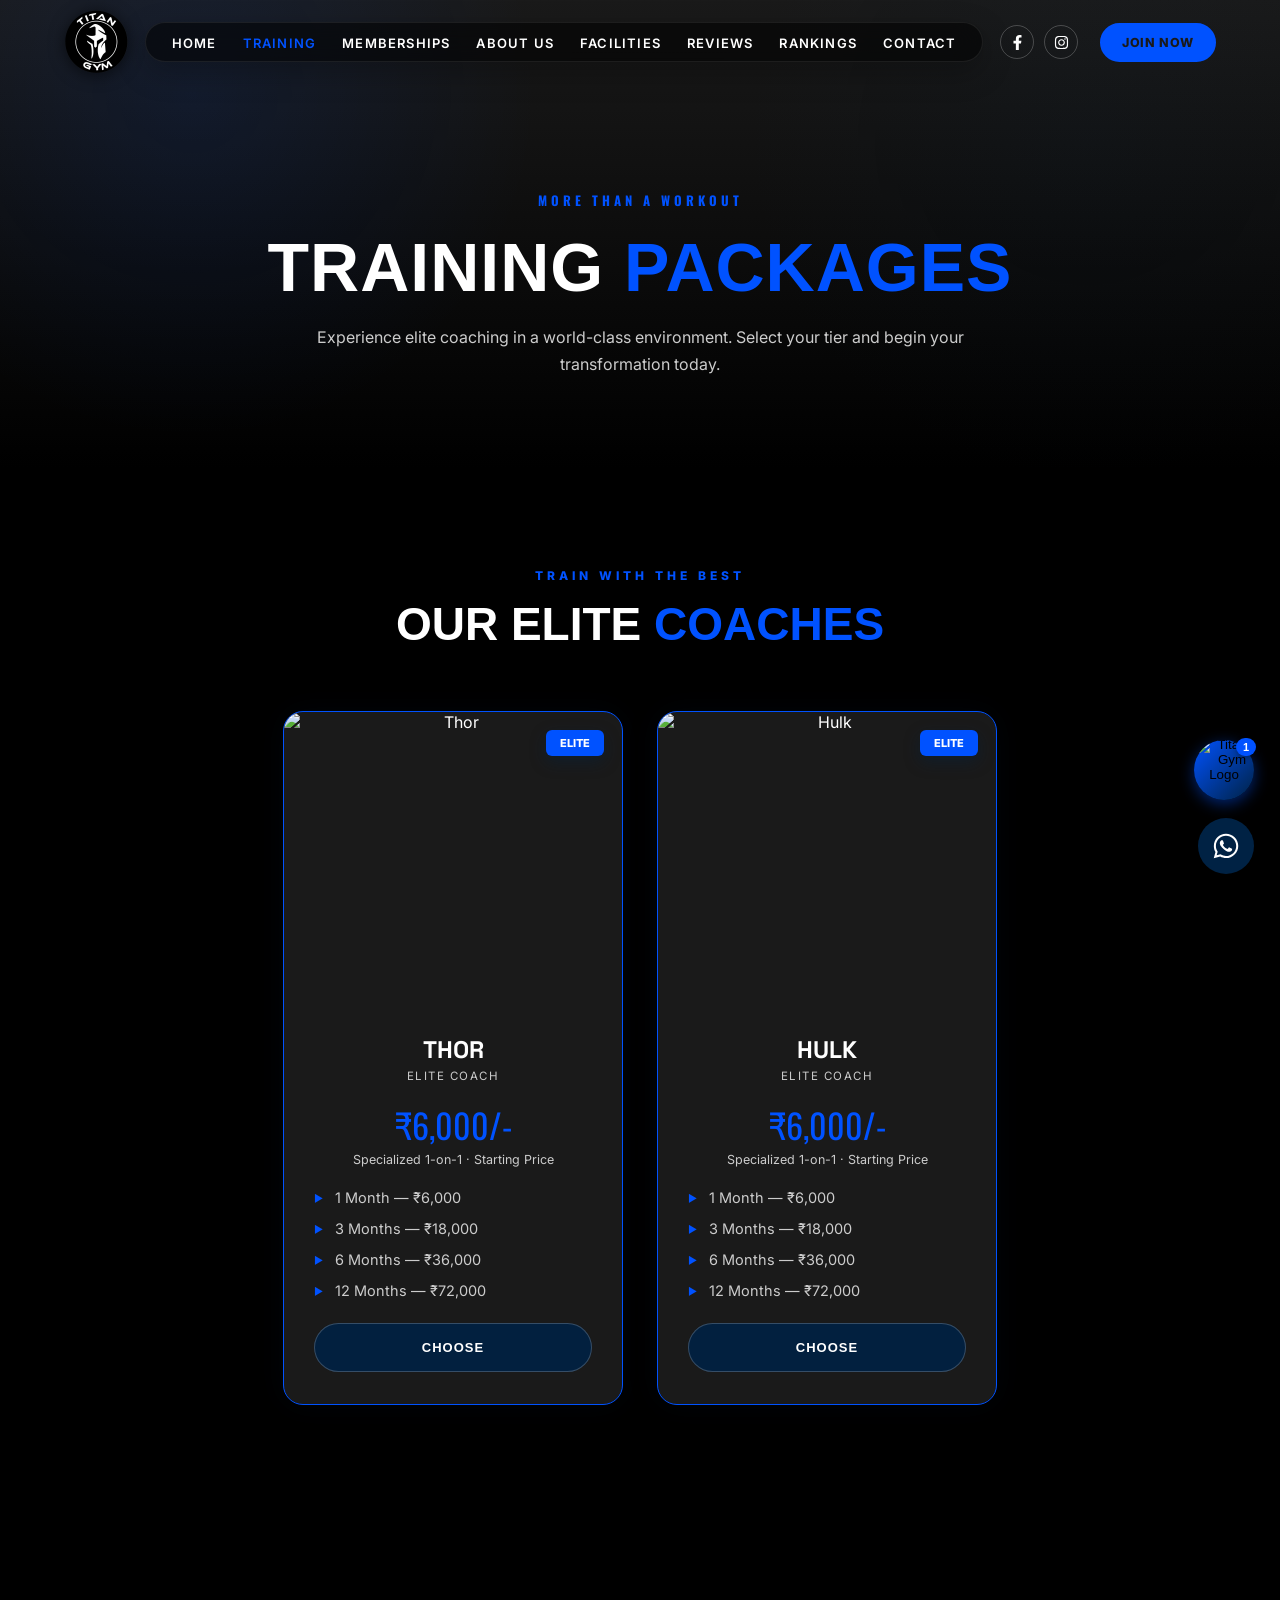
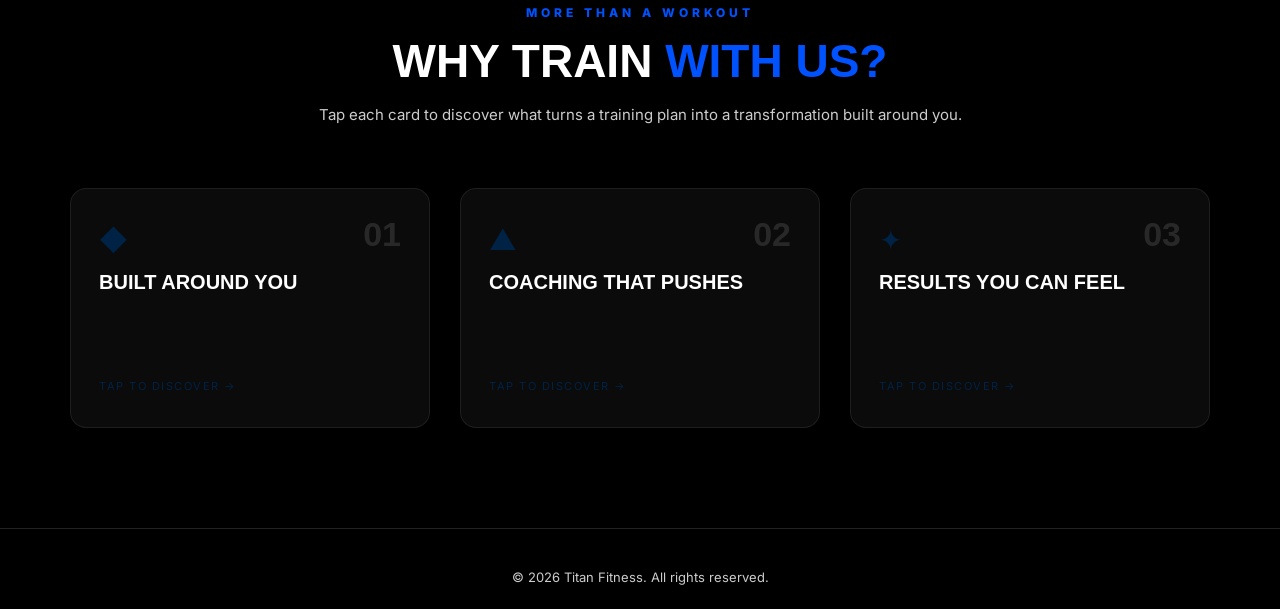
==== training.html @ d209688a "Add files via upload" ====
<!DOCTYPE html>
<html lang="en">
<head>
<meta charset="UTF-8">
<meta name="viewport" content="width=device-width, initial-scale=1.0, maximum-scale=1.0, user-scalable=no">
<title>Training Packages | Titan Fitness</title>
<meta name="description" content="Elite personal training coaching packages at Titan Fitness Raipur.">
<link rel="preconnect" href="https://fonts.googleapis.com">
<link rel="preconnect" href="https://fonts.gstatic.com" crossorigin>
<link href="https://fonts.googleapis.com/css2?family=Inter:wght@300;400;500;600;700&family=Oswald:wght@700&family=Syncopate:wght@400;700&family=Space+Grotesk:wght@500;700&display=swap" rel="stylesheet">
<link href="https://unpkg.com/aos@2.3.1/dist/aos.css" rel="stylesheet">
<link rel="stylesheet" href="style.css">
<link rel="stylesheet" href="chatbot.css">
</head>
<body>

<nav class="navbar" id="navbar">
  <a href="index.html" class="nav-logo"><img src="titanlogo.png" alt="Titan Logo" class="nav-logo-img"></a>
  <ul class="nav-links" id="nav-links">
    <li><a href="index.html">Home</a></li>
    <li><a href="training.html" style="color: var(--gold);">Training</a></li>
    <li><a href="membership.html">Memberships</a></li>
    <li><a href="aboutus.html">About Us</a></li>
    <li><a href="facilities.html">Facilities</a></li>
    <li><a href="reviews.html">Reviews</a></li>
    <li><a href="rankings.html">Rankings</a></li>
    <li><a href="contact.html">Contact</a></li>
    <li class="mobile-nav-btn-container"><a href="membership.html" class="nav-btn">Join Now</a></li>
  </ul>
  <div class="nav-actions">
    <div class="nav-socials">
      <a href="#" aria-label="Facebook" target="_blank" rel="noopener"><svg viewBox="0 0 320 512"><path d="M279.14 288l14.22-92.66h-88.91v-60.13c0-25.35 12.42-50.06 52.24-50.06h40.42V6.26S260.43 0 225.36 0c-73.22 0-121.08 44.38-121.08 124.72v70.62H22.89V288h81.39v224h100.17V288z"/></svg></a>
      <a href="https://www.instagram.com/titangym999" aria-label="Instagram" target="_blank" rel="noopener"><svg viewBox="0 0 448 512"><path d="M224.1 141c-63.6 0-114.9 51.3-114.9 114.9s51.3 114.9 114.9 114.9S339 319.5 339 255.9 287.7 141 224.1 141zm0 189.6c-41.1 0-74.7-33.5-74.7-74.7s33.5-74.7 74.7-74.7 74.7 33.5 74.7 74.7-33.6 74.7-74.7 74.7zm146.4-194.3c0 14.9-12 26.8-26.8 26.8-14.9 0-26.8-12-26.8-26.8s12-26.8 26.8-26.8 26.8 12.2 26.8 26.8zm76.1 27.2c-1.7-35.9-9.9-67.7-36.2-93.9-26.2-26.2-58-34.4-93.9-36.2-37-2.1-147.9-2.1-184.9 0-35.8 1.7-67.6 9.9-93.9 36.1s-34.4 58-36.2 93.9c-2.1 37-2.1 147.9 0 184.9 1.7 35.9 9.9 67.7 36.2 93.9s58 34.4 93.9 36.2c37 2.1 147.9 2.1 184.9 0 35.9-1.7 67.7-9.9 93.9-36.2 26.2-26.2 34.4-58 36.2-93.9 2.1-37 2.1-147.8 0-184.8zM398.8 388c-7.8 19.6-22.9 34.7-42.6 42.6-29.5 11.7-99.5 9-132.1 9s-102.7 2.6-132.1-9c-19.6-7.8-34.7-22.9-42.6-42.6-11.7-29.5-9-99.5-9-132.1s-2.6-102.7 9-132.1c7.8-19.6 22.9-34.7 42.6-42.6 29.5-11.7 99.5-9 132.1-9s102.7-2.6 132.1 9c19.6 7.8 34.7 22.9 42.6 42.6 11.7 29.5 9 99.5 9 132.1s2.7 102.7-9 132.1z"/></svg></a>
    </div>
    <a href="membership.html" class="nav-btn">Join Now</a>
  </div>
  <div class="mobile-menu-btn" id="mobile-menu-btn"><span></span><span></span><span></span></div>
</nav>


<header class="page-hero" data-aos="fade-up">
  <div class="page-hero-tag">More Than A Workout</div>
  <h1>Training <span>Packages</span></h1>
  <p>Experience elite coaching in a world-class environment. Select your tier and begin your transformation today.</p>
</header>

<section>
  <div class="container">
    <div class="section-head" data-aos="fade-up"><div class="eyebrow">Train With The Best</div><h2>Our Elite <span>Coaches</span></h2></div>
    <div class="coach-grid">
      <div class="coach-card" data-aos="fade-up" data-aos-delay="100">
        <div class="badge-featured">Elite</div>
        <div class="coach-photo"><img data-edit-id="coach-thor-img" src="img/photos/trainers/thor.jfif" alt="Thor"></div>
        <div class="coach-name">Thor</div>
        <div class="coach-role">Elite Coach</div>
        <div class="coach-price"><span data-edit-id="coach-thor-price">₹6,000/-</span></div>
        <div class="coach-price-desc">Specialized 1-on-1 · Starting Price</div>
        <ul class="price-list">
          <li>1 Month — ₹6,000</li><li>3 Months — ₹18,000</li><li>6 Months — ₹36,000</li><li>12 Months — ₹72,000</li>
        </ul>
        <button class="select-plan-btn open-modal-btn" data-plan="Thor - Elite Coaching">Choose</button>
      </div>
      <div class="coach-card" data-aos="fade-up" data-aos-delay="200">
        <div class="badge-featured">Elite</div>
        <div class="coach-photo"><img data-edit-id="coach-hulk-img" src="img/photos/trainers/hulk.jfif" alt="Hulk"></div>
        <div class="coach-name">Hulk</div>
        <div class="coach-role">Elite Coach</div>
        <div class="coach-price"><span data-edit-id="coach-hulk-price">₹6,000/-</span></div>
        <div class="coach-price-desc">Specialized 1-on-1 · Starting Price</div>
        <ul class="price-list">
          <li>1 Month — ₹6,000</li><li>3 Months — ₹18,000</li><li>6 Months — ₹36,000</li><li>12 Months — ₹72,000</li>
        </ul>
        <button class="select-plan-btn open-modal-btn" data-plan="Hulk - Elite Coaching">Choose</button>
      </div>
    </div>
  </div>
</section>

<section>
  <div class="container">
    <div class="section-head" data-aos="fade-up"><div class="eyebrow">More Than A Workout</div><h2>Why Train <span>With Us?</span></h2><p>Tap each card to discover what turns a training plan into a transformation built around you.</p></div>
    <div class="flip-grid">
      <div class="flip-card" data-aos="fade-up" data-aos-delay="100">
        <div class="flip-card-inner">
          <div class="flip-card-front">
            <span class="flip-num">01</span>
            <div class="flip-icon">◆</div>
            <h3>Built Around You</h3>
            <span class="flip-hint">Tap to discover →</span>
          </div>
          <div class="flip-card-back"><p>Your goals, your pace, and your ability shape the way you train.</p></div>
        </div>
      </div>
      <div class="flip-card" data-aos="fade-up" data-aos-delay="200">
        <div class="flip-card-inner">
          <div class="flip-card-front">
            <span class="flip-num">02</span>
            <div class="flip-icon">▲</div>
            <h3>Coaching That Pushes</h3>
            <span class="flip-hint">Tap to discover →</span>
          </div>
          <div class="flip-card-back"><p>Expert guidance keeps your technique sharper and your standards higher.</p></div>
        </div>
      </div>
      <div class="flip-card" data-aos="fade-up" data-aos-delay="300">
        <div class="flip-card-inner">
          <div class="flip-card-front">
            <span class="flip-num">03</span>
            <div class="flip-icon">✦</div>
            <h3>Results You Can Feel</h3>
            <span class="flip-hint">Tap to discover →</span>
          </div>
          <div class="flip-card-back"><p>Consistency becomes easier when every session has direction and energy.</p></div>
        </div>
      </div>
    </div>
  </div>
</section>

<footer class="footer">
  <p>© 2026 Titan Fitness. All rights reserved.</p>
</footer>

<a href="https://wa.me/7389539555" class="whatsapp-float" target="_blank" rel="noopener" aria-label="WhatsApp">
  <svg xmlns="http://www.w3.org/2000/svg" viewBox="0 0 448 512"><path d="M380.9 97.1C339 55.1 283.2 32 223.9 32c-122.4 0-222 99.6-222 222 0 39.1 10.2 77.3 29.6 111L0 480l117.7-30.9c32.4 17.7 68.9 27 106.1 27h.1c122.3 0 224.1-99.6 224.1-222 0-59.3-25.2-115-67.1-157zm-157 341.6c-33.2 0-65.7-8.9-94-25.7l-6.7-4-69.8 18.3L72 359.2l-4.4-7c-18.5-29.4-28.2-63.3-28.2-98.2 0-101.7 82.8-184.5 184.6-184.5 49.3 0 95.6 19.2 130.4 54.1 34.8 34.9 56.2 81.2 56.1 130.5 0 101.8-84.9 184.6-186.6 184.6zm101.2-138.2c-5.5-2.8-32.8-16.2-37.9-18-5.1-1.9-8.8-2.8-12.5 2.8-3.7 5.6-14.3 18-17.6 21.8-3.2 3.7-6.5 4.2-12 1.4-32.6-16.3-54-29.1-75.5-66-5.7-9.8 5.7-9.1 16.3-30.3 1.8-3.7 .9-6.9-.5-9.7-1.4-2.8-12.5-30.1-17.1-41.2-4.5-10.8-9.1-9.3-12.5-9.5-3.2-.2-6.9-.2-10.6-.2-3.7 0-9.7 1.4-14.8 6.9-5.1 5.6-19.4 19-19.4 46.3 0 27.3 19.9 53.7 22.6 57.4 2.8 3.7 39.1 59.7 94.8 83.8 35.2 15.2 49 16.5 66.6 13.9 10.7-1.6 32.8-13.4 37.4-26.4 4.6-13 4.6-24.1 3.2-26.4-1.3-2.5-5-3.9-10.5-6.6z"/></svg>
</a>

<!-- 🔥 SPICY CHATBOT UI (Training) 🔥 -->
<div class="hehespicy-chat-wrapper chat-visible">
    <button id="chat-toggle-btn" class="hehechat-toggle-btn" aria-label="Open Chat">
        <span class="hehefire-emoji"><img src="img/titanlogo.png" alt="Titan Gym Logo"></span>
        <span class="hehebadge">1</span>
    </button>
    <div id="chat-window" class="hehechat-window hidden">
        <div class="hehechat-header">
            <div class="hehechat-bot-profile">
                <img src="img/titanlogo.png" alt="Titan Bot Avatar" class="heheprofile-icon">
                <div><h4>Titan Bot</h4><span class="hehestatus-online">Online</span></div>
            </div>
            <button id="chat-close-btn" class="hehechat-close-btn">&times;</button>
        </div>
        <div id="chat-messages" class="hehechat-messages">
            <div class="hehemessage hehebot-message"><p>Hi! Ask me about our elite coaches or training packages. 🏋️‍♂️</p></div>
        </div>
        <div class="hehechat-suggestions">
            <button class="hehesuggest-btn" data-query="coaches">Meet Coaches 🏋️‍♂️</button>
            <button class="hehesuggest-btn" data-query="pricing">Pricing 💰</button>
            <button class="hehesuggest-btn" data-query="why">Why Train With Us ✨</button>
        </div>
        <form id="chat-form" class="hehechat-input-area">
            <input type="text" id="chat-input" placeholder="Ask about training packages..." autocomplete="off" required>
            <button type="submit" id="chat-submit-btn" aria-label="Send Message">
                <svg viewBox="0 0 24 24" class="hehesend-icon"><path d="M2,21L23,12L2,3V10L17,12L2,14V21Z"/></svg>
            </button>
        </form>
    </div>
</div>

<script>
document.addEventListener("DOMContentLoaded", () => {
    const toggleBtn = document.getElementById("chat-toggle-btn");
    const closeBtn = document.getElementById("chat-close-btn");
    const chatWindow = document.getElementById("chat-window");
    const chatForm = document.getElementById("chat-form");
    const chatInput = document.getElementById("chat-input");
    const chatMessages = document.getElementById("chat-messages");
    const suggestBtns = document.querySelectorAll(".hehesuggest-btn");
    const badge = toggleBtn.querySelector(".hehebadge");
    const chatWrapper = document.querySelector(".hehespicy-chat-wrapper");
    const navLinksEl = document.getElementById("nav-links");

    if (chatWrapper && navLinksEl) {
        const syncNavState = () => chatWrapper.classList.toggle("nav-open", navLinksEl.classList.contains("active"));
        new MutationObserver(syncNavState).observe(navLinksEl, { attributes: true, attributeFilter: ["class"] });
        syncNavState();
    }

    const responses = {
        coaches: "Our elite coaches, Thor and Hulk, offer specialized 1-on-1 training starting at ₹6,000/month, with plans available for 1, 3, 6, or 12 months.",
        pricing: "Elite coaching starts at ₹6,000 for 1 month, ₹18,000 for 3 months, ₹36,000 for 6 months, or ₹72,000 for 12 months — tap 'Choose' on any coach card to get started.",
        why: "Training with us means a plan built around your goals and pace, expert coaching that sharpens your technique, and results you can actually feel session after session.",
        default: "I can only help with questions about our training packages on this page — our elite coaches, pricing, or why train with us. Ask me about one of those!"
    };

    toggleBtn.addEventListener("click", () => { chatWindow.classList.toggle("hidden"); if (badge) badge.remove(); });
    closeBtn.addEventListener("click", () => chatWindow.classList.add("hidden"));

    chatForm.addEventListener("submit", (e) => {
        e.preventDefault();
        const text = chatInput.value.trim();
        if (!text) return;
        appendMessage(text, "heheuser-message");
        chatInput.value = "";
        setTimeout(() => {
            const t = text.toLowerCase();
            let reply = responses.default;
            if (t.includes("coach") || t.includes("trainer") || t.includes("thor") || t.includes("hulk")) reply = responses.coaches;
            else if (t.includes("price") || t.includes("cost") || t.includes("₹") || t.includes("month") || t.includes("plan")) reply = responses.pricing;
            else if (t.includes("why") || t.includes("benefit") || t.includes("result")) reply = responses.why;
            appendMessage(reply, "hehebot-message");
        }, 600);
    });

    suggestBtns.forEach(btn => {
        btn.addEventListener("click", () => {
            appendMessage(btn.innerText, "heheuser-message");
            setTimeout(() => appendMessage(responses[btn.getAttribute("data-query")], "hehebot-message"), 500);
        });
    });

    function appendMessage(text, senderClass) {
        const msgDiv = document.createElement("div");
        msgDiv.classList.add("hehemessage", senderClass);
        msgDiv.innerHTML = `<p>${text}</p>`;
        chatMessages.appendChild(msgDiv);
        chatMessages.scrollTop = chatMessages.scrollHeight;
    }
});
</script>


<script src="https://unpkg.com/aos@2.3.1/dist/aos.js"></script>
<script src="assets/firebase-config.js"></script>
<script src="assets/admin-sync.js"></script>
<script>
AOS.init({ duration:1200, easing:'ease-in-out', once:true, offset:50 });
window.addEventListener('scroll', function(){ document.getElementById('navbar').classList.toggle('scrolled', window.scrollY>50); });
const mobileBtn=document.getElementById('mobile-menu-btn');
const navLinks=document.getElementById('nav-links');
mobileBtn.addEventListener('click',()=>{ navLinks.classList.toggle('active'); mobileBtn.classList.toggle('active'); });
document.querySelectorAll('.nav-links a').forEach(l=>l.addEventListener('click',()=>{ navLinks.classList.remove('active'); mobileBtn.classList.remove('active'); }));
(function(){
  const rows=document.querySelectorAll('.zz-feature-row');
  if(rows.length){ const io=new IntersectionObserver((entries)=>{entries.forEach(e=>{if(e.isIntersecting)e.target.classList.add('is-visible');});},{threshold:.15}); rows.forEach(r=>io.observe(r)); }
})();
document.querySelectorAll('.acc-btn').forEach(btn=>{
  btn.addEventListener('click',function(){
    this.parentElement.classList.toggle('active');
    const c=this.nextElementSibling;
    c.style.maxHeight = c.style.maxHeight ? null : c.scrollHeight+'px';
  });
});

// FLIP CARDS (tap to flip on touch devices)
document.querySelectorAll('.flip-card').forEach(card=>{
  card.addEventListener('click', function(){
    this.classList.toggle('is-flipped');
  });
});

</script>
</body>
</html>
---- style.css ----
/* ===========================================================
   TITAN FITNESS — MASTER STYLESHEET (used by every page)
=========================================================== */
* { margin:0; padding:0; box-sizing:border-box; }

:root{
    --gold:#0052FF;
    --green:#002244;
    --dark:#000000;
    --dark-2:#1A1A1A;
    --dark-3:#000000;
    --card-bg:#1A1A1A;
    --card-border:var(--green);
    --text-muted:#CCCCCC;
    --glass-bg: rgba(26,26,26,0.45);
    --glass-border: rgba(255,255,255,0.08);
}

html,body{
    background:#000000;
    color:#fff;
    font-family:'Inter',sans-serif;
    overflow-x:hidden;
    scroll-behavior:smooth;
}
h1,h2,h3,h4{ font-family:'Syncopate',sans-serif; }
a{ color:inherit; }
img{ max-width:100%; display:block; }
.container{ max-width:1300px; margin:0 auto; padding:0 5%; position:relative; z-index:2; }

/* ===================== NAVBAR ===================== */
.navbar{
    position:fixed; top:0; left:0; width:100%; z-index:1000;
    display:flex; justify-content:space-between; align-items:center;
    padding:10px 5%; background:transparent; transition:all .4s ease;
}
.navbar.scrolled{ background:rgba(0,0,0,0.85); backdrop-filter:blur(14px); -webkit-backdrop-filter:blur(14px); box-shadow:0 6px 25px rgba(0,0,0,.4); }
.nav-logo{ display:flex; align-items:center; text-decoration:none; z-index:1002; }
.nav-logo-img{ height:64px; width:auto; filter:drop-shadow(0 2px 8px rgba(0,0,0,.6)); }
.nav-links{ display:flex; gap:34px; list-style:none; align-items:center; }
.nav-links a{ color:#FFFFFF; text-decoration:none; font-size:13px; font-weight:600; text-transform:uppercase; letter-spacing:1.2px; transition:.3s; }
.nav-links a:hover, .nav-links a.active{ color:var(--gold); }

@media (min-width:961px){
    .nav-links{
        background:rgba(0,0,0,0.55);
        backdrop-filter:blur(16px); -webkit-backdrop-filter:blur(16px);
        border:1px solid rgba(255,255,255,.08);
        border-radius:50px;
        padding:9px 26px;
        gap:26px;
        box-shadow:0 10px 30px rgba(0,0,0,.25);
    }
    .navbar.scrolled .nav-links{ background:rgba(0,0,0,0.75); }
}
.nav-actions{ display:flex; align-items:center; gap:22px; }
.nav-socials{ display:flex; gap:10px; }
.nav-socials a{
    color:#fff; display:flex; align-items:center; justify-content:center;
    width:34px; height:34px; border-radius:50%; border:1px solid rgba(255,255,255,.22);
    transition:.3s;
}
.nav-socials a:hover{ color:var(--gold); border-color:var(--gold); transform:translateY(-3px); }
.nav-socials svg{ width:15px; height:15px; fill:currentColor; }
.nav-btn{ background:var(--gold); color:#1A1A1A; padding:10px 20px; border-radius:30px; text-decoration:none; font-size:12.5px; font-weight:800; text-transform:uppercase; letter-spacing:.6px; border:2px solid var(--gold); transition:.3s; white-space:nowrap; }
.nav-btn:hover{ background:transparent; color:var(--gold); }
.mobile-menu-btn{ display:none; flex-direction:column; justify-content:space-between; width:28px; height:20px; cursor:pointer; z-index:1002; }
.mobile-menu-btn span{ display:block; height:3px; background:#fff; border-radius:3px; transition:.3s; }
.mobile-nav-btn-container{ display:none; margin-top:26px; }

@media (max-width:960px){
    .nav-links{ position:fixed; top:0; right:-100%; width:78%; max-width:340px; height:100vh; background:rgba(0,0,0,0.98); backdrop-filter:blur(20px); flex-direction:column; justify-content:center; align-items:flex-start; gap:28px; padding:40px; transition:right .4s ease; z-index:1001; }
    .nav-links.active{ right:0; }
    .nav-links a{ font-size:18px; }
    .nav-actions{ display:none; }
    .mobile-menu-btn{ display:flex; }
    .mobile-nav-btn-container{ display:block; }
}
.mobile-menu-btn.active span:nth-child(1){ transform:translateY(8px) rotate(45deg); }
.mobile-menu-btn.active span:nth-child(2){ opacity:0; }
.mobile-menu-btn.active span:nth-child(3){ transform:translateY(-8px) rotate(-45deg); }

/* ===================== GENERIC PAGE HERO (all inner pages) ===================== */
.page-hero{
    position:relative; padding:190px 6% 90px; text-align:center;
    background:
        radial-gradient(circle at 15% 20%, rgba(0,82,255,.10), transparent 30%),
        radial-gradient(circle at 85% 30%, rgba(0,34,68,.08), transparent 30%),
        linear-gradient(to bottom, #1A1A1A 0%, #000000 100%);
}
.page-hero-tag{ display:inline-block; color:var(--gold); font-family:'Oswald',sans-serif; font-size:13px; font-weight:700; letter-spacing:4px; text-transform:uppercase; margin-bottom:18px; }
.page-hero h1{ font-size:clamp(36px,6vw,68px); text-transform:uppercase; letter-spacing:1px; margin-bottom:18px; }
.page-hero h1 span, .page-hero h1 em{ color:var(--gold); font-style:normal; }
.page-hero p{ max-width:680px; margin:0 auto; color:#CCCCCC; font-size:16px; line-height:1.7; }
/* ===================== SECTIONS / TYPE ===================== */
.section-head{ text-align:center; max-width:760px; margin:0 auto 60px; }
.eyebrow{ color:var(--gold); font-size:12px; font-weight:800; letter-spacing:4px; text-transform:uppercase; }
.section-head h2{ font-size:clamp(28px,4vw,46px); text-transform:uppercase; margin:14px 0 14px; }
.section-head h2 span{ color:var(--gold); }
.section-head p{ color:#CCCCCC; font-size:15px; line-height:1.7; }
section{ padding:100px 0; position:relative; }
.about-section{ padding:80px 5%; max-width:1100px; margin:0 auto; }
.about-section h2{ font-size:clamp(28px,4vw,48px); text-transform:uppercase; margin-bottom:24px; border-left:5px solid var(--gold); padding-left:20px; }
.about-section p{ color:#CCCCCC; font-size:16px; line-height:1.8; margin-bottom:18px; }
.about-hero{ padding:190px 5% 70px; text-align:center; background:linear-gradient(to bottom,#1A1A1A,#000000); }
.about-hero h1{ font-size:clamp(36px,6vw,70px); text-transform:uppercase; letter-spacing:2px; }
.about-hero h1 span{ color:var(--gold); }
.about-hero p{ max-width:700px; margin:20px auto 0; color:#CCCCCC; line-height:1.7; }
.media-placeholder{ max-width:1000px; margin:30px auto 0; height:420px; border-radius:20px; overflow:hidden; background:#1A1A1A; border:1px solid rgba(255,255,255,.08); }
.media-placeholder img{ width:100%; height:100%; object-fit:cover; }
@media (max-width:700px){ .media-placeholder{ height:220px; margin-left:5%; margin-right:5%; } }

.values-grid{ display:grid; grid-template-columns:repeat(3,1fr); gap:28px; margin-top:40px; }
.value-card{
    background:var(--card-bg); border:1px solid var(--card-border); border-radius:16px; padding:30px; text-align:center;
    transition:transform .3s ease, border-color .3s ease, box-shadow .5s cubic-bezier(.34,1.56,.64,1);
    opacity:0; transform:scale(.82) translateY(24px);
}
.value-card.pop-in{ animation:valuePop .6s cubic-bezier(.34,1.56,.64,1) forwards; }
@keyframes valuePop{ 0%{ opacity:0; transform:scale(.8) translateY(30px); } 60%{ opacity:1; transform:scale(1.06) translateY(-4px); } 100%{ opacity:1; transform:scale(1) translateY(0); } }
.value-card:hover, .value-card.tap-pop{ border-color:var(--gold); transform:scale(1.05) translateY(-6px); box-shadow:0 20px 45px rgba(0,34,68,.2); }
.value-card h3{ color:var(--gold); font-size:18px; text-transform:uppercase; margin-bottom:12px; }
.value-card p{ color:#CCCCCC; font-size:14px; }
@media (max-width:700px){ .values-grid{ grid-template-columns:1fr; } }

/* ===================== BUTTONS ===================== */
.btn-primary, .facilities-cta-btn{
    display:inline-block; background:var(--gold); color:#1A1A1A; text-decoration:none;
    font-weight:800; font-size:13px; text-transform:uppercase; letter-spacing:1.5px;
    padding:16px 38px; border-radius:40px; border:2px solid var(--gold); transition:.3s ease; cursor:pointer;
}
.btn-primary:hover, .facilities-cta-btn:hover{ background:transparent; color:var(--gold); transform:translateY(-3px); }
.btn-ghost{ display:inline-block; background:transparent; color:#fff; text-decoration:none; font-weight:700; font-size:13px; text-transform:uppercase; letter-spacing:1.5px; padding:14px 34px; border-radius:40px; border:2px solid rgba(255,255,255,.3); transition:.3s; }
.btn-ghost:hover{ border-color:var(--gold); color:var(--gold); }

/* ===================== CARDS (feature / value / generic) ===================== */
.feature-grid{ display:flex; flex-wrap:wrap; justify-content:center; gap:30px; }
.feature-card{ flex:0 1 360px; text-align:center; padding:40px 28px; background:var(--glass-bg); backdrop-filter:blur(15px); border-radius:16px; border:1px solid var(--glass-border); transition:.3s; }
.feature-card:hover{ border-color:var(--gold); transform:translateY(-6px); }
.feature-icon{ font-size:34px; margin-bottom:18px; color:var(--gold); }
.feature-card h3{ font-size:16px; margin-bottom:12px; color:#fff; }
.feature-card p{ color:#CCCCCC; font-size:14px; line-height:1.6; }

/* ===================== FLIP CARDS (Why Train With Us) ===================== */
.flip-grid{ display:flex; flex-wrap:wrap; justify-content:center; gap:30px; }
.flip-card{ flex:0 1 360px; height:240px; perspective:1400px; cursor:pointer; }
.flip-card-inner{ position:relative; width:100%; height:100%; transition:transform .7s cubic-bezier(.4,.2,.2,1); transform-style:preserve-3d; }
.flip-card:hover .flip-card-inner, .flip-card.is-flipped .flip-card-inner{ transform:rotateY(180deg); }
.flip-card-front, .flip-card-back{
    position:absolute; inset:0; backface-visibility:hidden; border-radius:16px;
    padding:34px 28px; display:flex; flex-direction:column; justify-content:center;
    background:var(--glass-bg); backdrop-filter:blur(15px); border:1px solid var(--glass-border);
}
.flip-card-front{ text-align:left; }
.flip-card-front .flip-icon{ font-size:28px; color:var(--green); margin-bottom:14px; }
.flip-card-front .flip-num{ position:absolute; top:26px; right:28px; font-family:'Syncopate',sans-serif; font-size:34px; color:rgba(255,255,255,.12); font-weight:700; }
.flip-card-front h3{ font-size:20px; text-transform:uppercase; margin-bottom:6px; }
.flip-card-front .flip-hint{ margin-top:auto; padding-top:14px; color:var(--green); font-size:11px; text-transform:uppercase; letter-spacing:1.5px; }
.flip-card-back{ transform:rotateY(180deg); text-align:center; align-items:center; border-color:var(--gold); background:rgba(0,34,68,.08); }
.flip-card-back p{ color:#CCCCCC; font-size:14.5px; line-height:1.7; }
@media (max-width:700px){ .flip-card{ flex:1 1 100%; max-width:420px; } }

/* ===================== NARROW COACH CARDS (Training page) ===================== */
.coach-grid{ display:flex; flex-wrap:wrap; justify-content:center; gap:34px; }
.coach-card{
    width:340px; background:var(--card-bg); border:1px solid var(--gold); border-radius:20px;
    padding:0 0 32px; text-align:center; position:relative; overflow:hidden;
    box-shadow:0 0 30px rgba(0,34,68,.14); transition:.35s;
}
.coach-card:hover{ transform:translateY(-10px); box-shadow:0 30px 60px rgba(0,34,68,.24); }
.coach-card .badge-featured{ top:18px; right:18px; z-index:3; }
.coach-photo{ width:100%; height:300px; overflow:hidden; }
.coach-photo img{ width:100%; height:100%; object-fit:cover; object-position:top; transition:.5s; }
.coach-card:hover .coach-photo img{ transform:scale(1.06); }
.coach-name{ font-family:'Space Grotesk',sans-serif; font-size:24px; font-weight:700; text-transform:uppercase; margin:22px 0 4px; }
.coach-role{ color:#CCCCCC; font-size:11.5px; text-transform:uppercase; letter-spacing:1.5px; margin-bottom:16px; }
.coach-price{ font-family:'Oswald',sans-serif; color:var(--gold); font-size:34px; margin-bottom:2px; }
.coach-price-desc{ font-size:12.5px; color:#CCCCCC; margin-bottom:22px; }
.coach-card .price-list{ text-align:left; padding:0 30px; margin-bottom:24px; }
.coach-card .price-list li{ font-size:14.5px; }
.coach-card .select-plan-btn{ width:calc(100% - 60px); margin:0 30px; }
@media (max-width:420px){ .coach-card{ width:100%; max-width:340px; } }

/* ===================== ZIG-ZAG GALLERY (Facilities / Trainers) ===================== */
.gallery-hint{ text-align:center; color:rgba(255,255,255,.55); font-size:11.5px; letter-spacing:2.5px; text-transform:uppercase; padding-top:6px; }
.gallery-hint .dot{ color:var(--gold); margin:0 10px; }
.zz-scroll-container{ max-width:1200px; margin:0 auto; padding:5vh 6% 15vh; }
.zz-feature-row{ display:flex; align-items:center; justify-content:space-between; min-height:60vh; margin-bottom:14vh; gap:60px; opacity:0; transition:opacity .6s ease; }
.zz-feature-row.is-visible{ opacity:1; }
.zz-feature-row:nth-child(even){ flex-direction:row-reverse; }
.zz-image-box{
    flex:1; max-width:520px; height:360px; border-radius:20px; overflow:hidden;
    background:linear-gradient(135deg,#1A1A1A,#000000); border:1px solid rgba(255,255,255,.08);
    box-shadow:0 20px 45px rgba(0,0,0,.55); cursor:pointer; position:relative;
}
.zz-image-box img{ width:100%; height:100%; object-fit:cover; transition:transform 1s ease; color:transparent; }
.zz-image-box::after{
    content:'IMG'; position:absolute; inset:0; display:flex; align-items:center; justify-content:center;
    color:rgba(255,255,255,.15); font-family:'Syncopate',sans-serif; font-size:12px; letter-spacing:3px; z-index:0;
}
.zz-image-box img{ position:relative; z-index:1; }
.zz-image-box:hover img{ transform:scale(1.05); }
.zz-text-box{ flex:1; max-width:460px; }
.zz-tag{ color:var(--gold); font-size:12px; font-weight:700; letter-spacing:2.5px; text-transform:uppercase; }
.zz-text-box h3{ font-size:1.9rem; text-transform:uppercase; margin:12px 0 14px; }
.zz-text-box p{ color:#CCCCCC; font-size:15px; line-height:1.7; }
.zz-tap-hint{ display:inline-flex; align-items:center; gap:6px; margin-top:16px; color:var(--gold); font-size:11px; font-weight:700; letter-spacing:1.5px; text-transform:uppercase; cursor:pointer; }
.zz-tap-hint .plus{ display:inline-block; transition:transform .35s ease; font-size:15px; }
.zz-feature-row.expanded .zz-tap-hint .plus{ transform:rotate(45deg); }
.zz-detail{
    max-height:0; opacity:0; overflow:hidden;
    border-left:2px solid var(--gold); padding-left:0; margin-top:0; color:#CCCCCC; font-size:14.5px; line-height:1.75;
    transition:max-height .5s ease, opacity .4s ease .05s, padding-left .4s ease, margin-top .4s ease;
}
.zz-feature-row.expanded .zz-detail{ max-height:220px; opacity:1; padding-left:16px; margin-top:16px; }
@media (max-width:760px){
    .zz-feature-row, .zz-feature-row:nth-child(even){ flex-direction:column; gap:24px; text-align:center; min-height:auto; margin-bottom:9vh; }
    .zz-image-box{ width:100%; max-width:100%; height:240px; }
}

/* ===================== PRICING / MEMBERSHIP CARDS — GLASSMORPHISM CAROUSEL ===================== */
#pricing{ position:relative; overflow-x:hidden; padding:70px 0 10px; }
.pricing-glow-orb{ position:absolute; border-radius:50%; filter:blur(90px); z-index:0; pointer-events:none; }
.pricing-glow-orb.orb-gold{ width:420px; height:420px; background:radial-gradient(circle,rgba(0,34,68,.55),transparent 70%); top:-10%; left:-8%; animation:orbFloat 9s ease-in-out infinite; }
.pricing-glow-orb.orb-green{ width:380px; height:380px; background:radial-gradient(circle,rgba(0,34,68,.5),transparent 70%); bottom:-15%; right:-6%; animation:orbFloat 11s ease-in-out infinite reverse; }
@keyframes orbFloat{ 0%,100%{ transform:translate(0,0) scale(1); } 50%{ transform:translate(20px,-25px) scale(1.08); } }

.pricing-carousel-wrapper{ position:relative; z-index:1; padding:0 56px; }

.pricing-grid{ display:grid; grid-template-columns:repeat(auto-fit,minmax(280px,1fr)); gap:30px; justify-content:center; }
.pricing-grid.scroll-mode{
    display:flex; overflow-x:auto; scroll-snap-type:x mandatory; gap:26px;
    padding:44px 6px 30px; -webkit-overflow-scrolling:touch; scrollbar-width:thin; scrollbar-color:var(--gold) transparent;
    cursor:grab; user-select:none; touch-action:pan-x;
}
.pricing-grid.scroll-mode.is-dragging{ cursor:grabbing; scroll-snap-type:none; }
.pricing-grid.scroll-mode .pricing-card{ flex:0 0 290px; scroll-snap-align:center; }
.pricing-grid.scroll-mode::-webkit-scrollbar{ height:6px; }
.pricing-grid.scroll-mode::-webkit-scrollbar-thumb{ background:var(--gold); border-radius:10px; }

/* Arrow nav buttons for the carousel */
.carousel-arrow{
    position:absolute; top:50%; transform:translateY(-50%); z-index:3;
    width:48px; height:48px; border-radius:50%; display:flex; align-items:center; justify-content:center;
    background:rgba(255,255,255,.06); backdrop-filter:blur(14px); -webkit-backdrop-filter:blur(14px);
    border:1px solid rgba(255,255,255,.16); color:#fff; font-size:16px; cursor:pointer;
    transition:.3s ease; box-shadow:0 8px 24px rgba(0,0,0,.35);
}
.carousel-arrow:hover{ background:var(--gold); border-color:var(--gold); color:#0c1c14; transform:translateY(-50%) scale(1.08); }
.carousel-arrow.prev{ left:0; }
.carousel-arrow.next{ right:0; }
@media (max-width:700px){ .carousel-arrow{ display:none; } .pricing-carousel-wrapper{ padding:0; } }

.scroll-hint{
    text-align:center; color:var(--gold); font-size:11.5px; letter-spacing:2px; text-transform:uppercase;
    margin:14px auto 0; display:inline-flex; align-items:center; justify-content:center; gap:8px;
    border:1px solid rgba(0,34,68,.4); border-radius:30px; padding:10px 22px; width:fit-content;
    background:rgba(0,34,68,.06);
}
.scroll-hint-wrap{ text-align:center; }
.scroll-hint .arrow{ display:inline-block; animation:hintBounce 1.4s ease-in-out infinite; }
@keyframes hintBounce{ 0%,100%{ transform:translateX(0); } 50%{ transform:translateX(6px); } }

/* ===================== SUCCESS STORIES ===================== */
.success-grid{ display:grid; grid-template-columns:repeat(auto-fit,minmax(300px,1fr)); gap:26px; max-width:1200px; margin:0 auto; }
.success-card{ position:relative; background:var(--card-bg); border:1px solid var(--card-border); border-radius:16px; padding:32px; transition:.3s; }
.success-card:hover{ border-color:var(--green); transform:translateY(-6px); }
.success-card .stars{ color:var(--green); font-size:15px; letter-spacing:1px; margin-bottom:14px; }
.success-card .quote-mark{ position:absolute; top:20px; right:26px; font-family:'Syncopate',sans-serif; font-size:44px; color:rgba(255,255,255,.08); }
.success-card p{ color:#CCCCCC; font-size:14.5px; font-style:italic; line-height:1.7; }

/* ===================== COMPARE MEMBERSHIPS TABLE ===================== */
.compare-wrap{ max-width:1200px; margin:0 auto; overflow-x:auto; border-radius:16px; border:1px solid var(--card-border); }
.compare-table{ width:100%; border-collapse:collapse; min-width:680px; background:var(--dark-2); }
.compare-table th{ background:rgba(0,0,0,.35); color:#fff; font-size:11.5px; text-transform:uppercase; letter-spacing:1.5px; padding:20px 16px; text-align:left; }
.compare-table th:not(:first-child), .compare-table td:not(:first-child){ text-align:center; }
.compare-table td{ padding:18px 16px; border-top:1px solid rgba(255,255,255,.06); color:#CCCCCC; font-size:14px; }
.compare-table td:first-child{ color:#fff; font-weight:600; }
.compare-table .tick{ color:var(--gold); font-weight:700; }
.compare-table .dash{ color:#CCCCCC; }
.pricing-card{
    background:linear-gradient(160deg,rgba(255,255,255,.07),rgba(255,255,255,.02));
    backdrop-filter:blur(22px); -webkit-backdrop-filter:blur(22px);
    border:1px solid rgba(255,255,255,.14);
    border-radius:22px; padding:40px 30px; display:flex; flex-direction:column; position:relative;
    transition:.4s cubic-bezier(.2,.8,.2,1); overflow:hidden; /* was hidden */
    box-shadow:0 8px 32px rgba(0,0,0,.35), inset 0 1px 0 rgba(255,255,255,.08);
}
.pricing-card::before{
    content:''; position:absolute; inset:0; border-radius:22px; padding:1px;
    background:linear-gradient(135deg,rgba(255,255,255,.25),rgba(255,255,255,0) 40%);
    -webkit-mask:linear-gradient(#fff 0 0) content-box,linear-gradient(#fff 0 0);
    -webkit-mask-composite:xor; mask-composite:exclude; pointer-events:none;
}
.pricing-card:hover{
    border-color:rgba(0,34,68,.55); transform:translateY(-10px);
    box-shadow:0 30px 60px rgba(0,0,0,.45), 0 0 40px rgba(0,34,68,.25), inset 0 1px 0 rgba(255,255,255,.12);
    background:linear-gradient(160deg,rgba(255,255,255,.1),rgba(255,255,255,.03));
}
.pricing-card.featured{
    border-color:rgba(0,34,68,.6);
    background:linear-gradient(160deg,rgba(0,34,68,.22),rgba(255,255,255,.03));
    box-shadow:0 8px 40px rgba(0,34,68,.25), inset 0 1px 0 rgba(255,255,255,.1);
}
.badge-featured{
    position:absolute; top:-14px; right:20px; background:var(--gold); color:#fff; font-size:11px; font-weight:800;
    padding:6px 14px; border-radius:6px; text-transform:uppercase; backdrop-filter:blur(6px);
    box-shadow:0 6px 16px rgba(0,34,68,.4);
}
.duration-title{ font-size:14px; font-weight:800; color:#fff; text-transform:uppercase; letter-spacing:1px; }
.huge-price{ font-size:clamp(38px,4vw,52px); font-weight:700; margin:12px 0 6px; color:var(--gold); font-family:'Oswald',sans-serif; }
.plan-desc{ font-size:13px; color:#CCCCCC; margin-bottom:26px; }
.price-list{ list-style:none; margin-bottom:26px; flex-grow:1; }
.price-list li{ display:flex; align-items:center; margin-bottom:14px; color:#CCCCCC; font-size:14px; }
.price-list li::before{ content:'▶'; color:var(--gold); font-size:10px; margin-right:12px; }
.select-plan-btn{
    width:100%; padding:16px; border-radius:35px;
    background:rgba(0,34,68,.9); backdrop-filter:blur(8px);
    color:#fff; font-weight:800; font-size:13px; text-transform:uppercase; letter-spacing:1px;
    border:1px solid rgba(255,255,255,.2); cursor:pointer; transition:.3s; margin-top:auto;
}
.select-plan-btn:hover{ background:rgba(0,34,68,.5); border-color:var(--gold); box-shadow:0 8px 24px rgba(0,34,68,.35); }

/* ===================== TESTIMONIALS / REVIEWS ===================== */
.reviews-grid{ display:grid; grid-template-columns:repeat(auto-fit,minmax(320px,1fr)); gap:28px; max-width:1300px; margin:0 auto; }
.review-card{ background:var(--card-bg); padding:32px; border-radius:16px; border:1px solid var(--card-border); transition:transform .4s cubic-bezier(.34,1.56,.64,1), box-shadow .4s ease, border-color .4s ease, opacity .4s ease, filter .4s ease; }
.review-card:hover, .review-card.is-popped{
    transform:translateY(-26px) scale(1.08);
    border-color:var(--gold);
    box-shadow:0 0 0 1px var(--gold), 0 30px 60px rgba(0,0,0,.5), 0 0 45px rgba(0,34,68,.4);
    z-index:10;
}
.reviews-grid.jump-active .review-card:not(:hover):not(.is-popped){ opacity:.5; filter:saturate(.7); transform:scale(.96); }
.review-card .stars{ color:var(--gold); font-size:15px; letter-spacing:1px; margin-bottom:14px; }
.review-card p{ color:#CCCCCC; font-size:14.5px; line-height:1.7; font-weight:300; }
.review-who{ margin-top:18px; display:flex; justify-content:space-between; font-size:12px; color:#CCCCCC; }
.review-head{ display:flex; align-items:flex-start; justify-content:space-between; gap:12px; margin-bottom:14px; }
.reviewer-info{ display:flex; align-items:center; gap:12px; }
.avatar{ width:42px; height:42px; border-radius:50%; display:flex; align-items:center; justify-content:center; font-weight:700; font-size:16px; color:#fff; background:var(--gold); flex-shrink:0; }
.reviewer-details h4{ font-family:'Inter',sans-serif; font-size:14.5px; font-weight:600; color:#fff; margin-bottom:2px; }
.reviewer-details .time{ font-size:12px; color:#888; }
.g-icon{ width:20px; height:20px; flex-shrink:0; }
.g-icon svg{ width:100%; height:100%; }
.reviews-header{ display:flex; flex-direction:column; align-items:center; gap:6px; }
.leave-review-btn{
    display:inline-block; margin-top:18px; background:transparent; color:var(--gold); text-decoration:none;
    font-weight:700; font-size:13px; text-transform:uppercase; letter-spacing:1.5px; padding:13px 32px;
    border-radius:40px; border:2px solid var(--gold); transition:.3s;
}
.leave-review-btn:hover{ background:var(--gold); color:#fff; transform:translateY(-3px); }
.rating-badge{ display:inline-flex; align-items:center; gap:14px; margin-top:16px; background:rgba(255,255,255,.05); padding:10px 24px; border-radius:30px; border:1px solid rgba(255,255,255,.1); }
.rating-badge .score{ font-size:22px; font-weight:700; color:#fff; }
.rating-badge .count{ color:#CCCCCC; font-size:13px; }
.tag-row{ display:flex; gap:10px; flex-wrap:wrap; justify-content:center; margin-top:16px; }
.tag-pill{ background:#1A1A1A; border:1px solid var(--card-border); color:#CCCCCC; font-size:12px; font-weight:600; padding:9px 18px; border-radius:30px; cursor:pointer; transition:.3s; text-transform:uppercase; letter-spacing:.5px; }
.tag-pill:hover, .tag-pill.active{ background:var(--gold); color:#1A1A1A; border-color:var(--gold); }

/* ===================== TRAINER CARDS ===================== */
.trainer-grid{ display:grid; grid-template-columns:repeat(auto-fit,minmax(270px,1fr)); gap:34px; max-width:1200px; margin:0 auto; }
.trainer-card{ background:var(--card-bg); border:1px solid var(--card-border); border-radius:18px; padding:20px; text-align:center; transition:.35s; }
.trainer-card:hover{ transform:translateY(-8px); border-color:var(--gold); box-shadow:0 25px 50px rgba(0,0,0,.7); }
.trainer-photo{ width:100%; height:280px; border-radius:12px; overflow:hidden; margin-bottom:20px; }
.trainer-photo img{ width:100%; height:100%; object-fit:cover; object-position:top; filter:brightness(.92); transition:.5s; }
.trainer-card:hover .trainer-photo img{ transform:scale(1.05); filter:brightness(1.05); }
.trainer-role{ display:inline-block; background:#000000; color:var(--gold); padding:6px 15px; border-radius:6px; font-size:10px; font-weight:700; margin-bottom:14px; text-transform:uppercase; letter-spacing:1px; }
.trainer-name{ font-family:'Space Grotesk',sans-serif; font-size:24px; font-weight:700; text-transform:uppercase; margin-bottom:10px; }
.trainer-quote{ color:#CCCCCC; font-size:13.5px; font-style:italic; margin-bottom:16px; }
.trainer-meta{ display:flex; justify-content:center; gap:8px; flex-wrap:wrap; }
.trainer-meta span{ background:var(--dark-3); border:1px solid var(--card-border); padding:7px 13px; border-radius:8px; font-size:11px; color:#CCCCCC; }

/* ===================== RANKINGS / LEADERBOARD ===================== */
.stat-strip{ display:grid; grid-template-columns:repeat(auto-fit,minmax(180px,1fr)); gap:20px; max-width:1100px; margin:0 auto 70px; text-align:center; }
.stat-item .num{ font-family:'Oswald',sans-serif; font-size:clamp(30px,4vw,44px); color:var(--gold); }
.stat-item .label{ color:#CCCCCC; font-size:12px; text-transform:uppercase; letter-spacing:1.5px; margin-top:6px; }
.rank-tabs{ display:flex; justify-content:center; gap:12px; flex-wrap:wrap; margin-bottom:50px; }
.rank-tabs button{ background:#1A1A1A; border:1px solid var(--card-border); color:#CCCCCC; padding:11px 22px; border-radius:30px; font-size:12px; font-weight:700; text-transform:uppercase; letter-spacing:.5px; cursor:pointer; transition:.3s; }
.rank-tabs button.active, .rank-tabs button:hover{ background:var(--gold); color:#1A1A1A; border-color:var(--gold); }
.podium{ display:grid; grid-template-columns:1fr 1fr 1fr; gap:24px; max-width:1000px; margin:0 auto 30px; align-items:end; }
.podium-card{ background:var(--card-bg); border:1px solid var(--card-border); border-radius:18px; padding:26px 18px; text-align:center; }
.podium-card.rank-1{ border-color:var(--gold); box-shadow:0 0 30px rgba(0,34,68,.15); padding-top:36px; }
.podium-medal{ display:inline-block; width:34px; height:34px; line-height:34px; border-radius:50%; background:var(--dark-3); border:1px solid var(--gold); color:var(--gold); font-weight:700; margin-bottom:14px; }
.podium-photo{ width:100px; height:100px; border-radius:50%; overflow:hidden; margin:0 auto 14px; border:2px solid var(--card-border); }
.podium-photo img{ width:100%; height:100%; object-fit:cover; }
.podium-name{ font-weight:700; font-size:16px; margin-bottom:6px; }
.podium-tag{ color:#CCCCCC; font-size:11.5px; margin-bottom:10px; }
.podium-metric{ font-family:'Oswald',sans-serif; color:var(--gold); font-size:24px; }
.podium-metric span{ display:block; color:#CCCCCC; font-size:10px; text-transform:uppercase; }
.rank-foot-note{ text-align:center; color:#CCCCCC; font-size:12.5px; margin-top:20px; }
@media (max-width:760px){ .podium{ grid-template-columns:1fr; } }

.record-grid{ display:grid; grid-template-columns:repeat(auto-fit,minmax(230px,1fr)); gap:20px; max-width:1200px; margin:0 auto; }
.record-card{ background:var(--card-bg); border:1px solid var(--card-border); border-radius:14px; padding:24px; }
.record-card .lift{ color:#CCCCCC; font-size:12px; text-transform:uppercase; letter-spacing:1px; }
.record-card .weight{ font-family:'Oswald',sans-serif; color:var(--gold); font-size:26px; margin:8px 0; }
.record-card .holder{ font-size:13px; color:#CCCCCC; }
.record-card .date{ font-size:11.5px; color:#CCCCCC; margin-top:4px; }

.leader-table{ width:100%; border-collapse:collapse; background:var(--glass-bg); border-radius:16px; overflow:hidden; }
.leader-table th, .leader-table td{ padding:18px 16px; border-bottom:1px solid rgba(255,255,255,.06); text-align:center; }
.leader-table th{ background:rgba(0,0,0,.4); font-size:11px; text-transform:uppercase; letter-spacing:1px; color:#fff; }
.leader-table td{ color:#CCCCCC; font-size:14px; }
.leader-table .lifter{ display:flex; align-items:center; gap:10px; text-align:left; }
.leader-table .avatar{ width:32px; height:32px; border-radius:50%; overflow:hidden; }
.leader-table .avatar img{ width:100%; height:100%; object-fit:cover; }
.leader-table .metric{ color:var(--gold); font-weight:700; }
.leader-table .trend-up{ color:#7fbf8f; }
.leader-table .trend-down{ color:#c96060; }
.table-wrap{ overflow-x:auto; }

/* ===================== TRANSFORMATIONS (rankings page) ===================== */
.transform-grid{ display:grid; grid-template-columns:repeat(auto-fit,minmax(230px,1fr)); gap:24px; }
.transform-card{ background:var(--card-bg); border:1px solid var(--card-border); border-radius:16px; padding:18px; text-align:center; transition:.3s; }
.transform-card:hover{ border-color:var(--gold); transform:translateY(-4px); }
.ba-slider{ position:relative; width:100%; aspect-ratio:3/4; border-radius:12px; overflow:hidden; user-select:none; margin-bottom:16px; }
.ba-slider img{ position:absolute; inset:0; width:100%; height:100%; object-fit:cover; pointer-events:none; }
.ba-slider .ba-before{ z-index:1; }
.ba-slider .ba-after{ z-index:2; clip-path:inset(0 0 0 50%); }
.ba-slider .ba-tag{ position:absolute; top:10px; z-index:4; background:rgba(0,0,0,.6); color:#fff; font-size:10px; font-weight:700; text-transform:uppercase; letter-spacing:1px; padding:4px 10px; border-radius:20px; pointer-events:none; }
.ba-slider .ba-tag.before-tag{ left:10px; }
.ba-slider .ba-tag.after-tag{ right:10px; }
.ba-slider .ba-handle{ position:absolute; top:0; bottom:0; left:50%; width:0; z-index:3; transform:translateX(-50%); pointer-events:none; }
.ba-slider .ba-handle::before{ content:''; position:absolute; top:0; bottom:0; left:0; width:2px; background:#fff; box-shadow:0 0 8px rgba(0,0,0,.6); }
.ba-slider .ba-handle::after{ content:'\2194'; position:absolute; top:50%; left:0; transform:translate(-50%,-50%); width:34px; height:34px; border-radius:50%; background:var(--gold); color:#1A1A1A; font-size:15px; font-weight:700; display:flex; align-items:center; justify-content:center; box-shadow:0 4px 12px rgba(0,0,0,.5); }
.ba-slider input[type=range]{ position:absolute; inset:0; width:100%; height:100%; margin:0; opacity:0; cursor:ew-resize; z-index:5; -webkit-appearance:none; appearance:none; }
.transform-name{ font-weight:700; font-size:15px; margin-bottom:4px; }
.transform-duration{ color:var(--gold); font-size:11.5px; font-weight:700; text-transform:uppercase; letter-spacing:1px; margin-bottom:10px; }
.transform-story{ color:#CCCCCC; font-size:13px; line-height:1.6; font-weight:300; }

/* ===================== VIDEO TESTIMONIALS (reviews page) ===================== */
.testimonial-grid{ display:grid; grid-template-columns:repeat(3,1fr); gap:24px; }
.testimonial-card{ background:var(--card-bg); border:1px solid var(--card-border); border-radius:16px; padding:18px; transition:.3s; }
.testimonial-card:hover{ border-color:var(--gold); transform:translateY(-4px); }
.testimonial-video-wrap{ position:relative; width:100%; aspect-ratio:9/16; border-radius:12px; overflow:hidden; margin-bottom:16px; background:#000; }
.testimonial-video-wrap video{ width:100%; height:100%; object-fit:cover; display:block; }
.testimonial-name{ font-weight:700; font-size:15px; margin-bottom:4px; }
.testimonial-tag{ color:var(--gold); font-size:11px; font-weight:700; text-transform:uppercase; letter-spacing:1px; margin-bottom:10px; }
.testimonial-text{ color:#CCCCCC; font-size:13.5px; line-height:1.65; font-weight:300; }
@media (max-width:900px){
    .testimonial-grid{ grid-template-columns:1fr; }
}

/* ===================== CONTACT ===================== */
.contact-grid{ display:grid; grid-template-columns:1fr 1fr; gap:60px; max-width:1200px; margin:0 auto; align-items:start; }
.info-block{ margin-bottom:26px; }
.info-block .label{ color:var(--gold); font-size:11px; text-transform:uppercase; letter-spacing:2px; margin-bottom:8px; }
.info-block .value{ color:#CCCCCC; font-size:15px; line-height:1.7; }
.hours-table{ width:100%; }
.hours-table td{ padding:6px 0; color:#CCCCCC; font-size:14px; }
.map-slot{ border-radius:18px; overflow:hidden; border:1px solid var(--card-border); height:420px; }
.map-slot iframe{ width:100%; height:100%; border:0; filter:grayscale(.3) invert(.92) contrast(.9); }
.contact-row{ display:flex; gap:16px; flex-wrap:wrap; margin-top:10px; }
@media (max-width:900px){ .contact-grid{ grid-template-columns:1fr; } }

/* ===================== FAQ / ACCORDION ===================== */
.accordion{ max-width:900px; margin:0 auto; }
.acc-item{ background:var(--glass-bg); backdrop-filter:blur(15px); margin-bottom:18px; border-radius:12px; border:1px solid var(--glass-border); overflow:hidden; }
.acc-btn{ width:100%; text-align:left; padding:24px 28px; background:none; border:none; font-size:15px; font-weight:600; color:#fff; cursor:pointer; display:flex; justify-content:space-between; align-items:center; }
.acc-btn::after{ content:'+'; font-size:22px; color:var(--gold); }
.acc-item.active .acc-btn::after{ content:'−'; }
.acc-content{ max-height:0; overflow:hidden; transition:max-height .3s ease; padding:0 28px; }
.acc-content p{ padding-bottom:22px; color:#CCCCCC; line-height:1.6; font-size:14px; }

/* ===================== MODAL (checkout) ===================== */
.modal-overlay{ position:fixed; inset:0; background:rgba(0,0,0,.88); backdrop-filter:blur(8px); z-index:2000; display:flex; justify-content:center; align-items:center; opacity:0; visibility:hidden; transition:.3s; }
.modal-overlay.active{ opacity:1; visibility:visible; }
.modal-content{ background:#1A1A1A; border:1px solid #333; border-top:5px solid var(--gold); border-radius:20px; width:92%; max-width:800px; padding:42px; max-height:90vh; overflow-y:auto; transform:translateY(20px); transition:.35s; }
.modal-overlay.active .modal-content{ transform:translateY(0); }
.close-modal{ position:absolute; top:20px; right:26px; color:#CCCCCC; font-size:30px; background:none; border:none; cursor:pointer; }
.close-modal:hover{ color:#fff; }
.modal-header{ text-align:center; margin-bottom:30px; }
.modal-header h2{ font-size:26px; text-transform:uppercase; }
.modal-header h2 span{ color:var(--gold); }
.modal-header p{ color:#CCCCCC; font-size:14px; margin-top:8px; }
.club-grid{ display:grid; grid-template-columns:repeat(auto-fit,minmax(140px,1fr)); gap:14px; margin-bottom:30px; }
.club-option{ background:var(--dark-3); border:1px solid var(--card-border); border-radius:12px; padding:18px 12px; text-align:center; cursor:pointer; transition:.3s; }
.club-option:hover{ border-color:#CCCCCC; }
.club-option.selected{ border-color:var(--gold); background:rgba(0,34,68,.06); }
.club-option img{ width:100%; height:100px; object-fit:cover; border-radius:6px; opacity:.7; }
.club-option.selected img, .club-option:hover img{ opacity:1; }
.club-option h4{ font-size:14px; margin:10px 0 4px; text-transform:uppercase; }
.club-option p{ font-size:11px; color:#CCCCCC; }
.modal-footer{ display:flex; justify-content:space-between; align-items:center; border-top:1px solid var(--card-border); padding-top:24px; margin-top:10px; }
.final-price{ font-family:'Oswald',sans-serif; font-size:32px; color:#fff; }
.final-price-label{ font-size:11px; color:#CCCCCC; text-transform:uppercase; display:block; margin-bottom:4px; }
.checkout-btn{ background:var(--gold); color:#1A1A1A; padding:15px 36px; border-radius:30px; font-weight:800; font-size:13px; text-transform:uppercase; border:none; cursor:pointer; transition:.3s; }
.checkout-btn:hover{ transform:translateY(-3px); box-shadow:0 10px 25px rgba(0,34,68,.35); }
@media (max-width:700px){ .modal-footer{ flex-direction:column; gap:18px; text-align:center; } .checkout-btn{ width:100%; } }

/* ===================== FOOTER + WHATSAPP ===================== */
.footer{ background:#000000; padding:40px 5% 24px; text-align:center; border-top:1px solid #222; }
.footer p{ color:#CCCCCC; font-size:13px; }
.whatsapp-float{ position:fixed; bottom:26px; right:26px; width:56px; height:56px; background:var(--green); border-radius:50%; display:flex; align-items:center; justify-content:center; z-index:1000; box-shadow:0 6px 18px rgba(0,0,0,.4); transition:.3s; }
.whatsapp-float:hover{ transform:scale(1.08); }
.whatsapp-float svg{ width:28px; height:28px; fill:#fff; }

/* ===================== HOME PAGE ONLY: SPLASH + HERO VIDEO ===================== */
#splash-screen{ position:fixed; inset:0; background:#000000; z-index:9999; display:flex; align-items:center; justify-content:center; }
.splash-logo-wrapper{ position:relative; width:clamp(200px,40vw,340px); }
#splash-logo{ width:100%; display:block; }
#laser-sweep{ position:absolute; top:-15%; bottom:-15%; left:0; width:3px; background:#fff; z-index:3; opacity:0; }

.hero{ position:relative; height:100vh; width:100%; overflow:hidden; background:#000000; }
.hero video{ position:absolute; inset:0; width:100%; height:100%; object-fit:cover; transform:scale(1.04); }
.hero .overlay{ position:absolute; inset:0; background:linear-gradient(to bottom, rgba(0,0,0,.4) 0%, rgba(0,0,0,.7) 80%, rgba(0,0,0,1) 100%); z-index:2; }
.hero-content{ position:absolute; inset:0; z-index:10; display:flex; flex-direction:column; justify-content:center; align-items:center; text-align:center; }
.hero-headline{ display:flex; flex-direction:column; align-items:center; gap:6px; opacity:0; animation:heroIn 1.6s cubic-bezier(.16,1,.3,1) 1s forwards; }
@keyframes heroIn{ from{ opacity:0; transform:translateY(30px); } to{ opacity:1; transform:translateY(0); } }
.text-forged{ font-family:'Syncopate',sans-serif; font-weight:700; font-size:clamp(30px,7vw,60px); letter-spacing:10px; color:#fff; text-transform:uppercase; }
.text-strength{ font-family:'Syncopate',sans-serif; font-weight:700; font-size:clamp(44px,11vw,120px); letter-spacing:3px; text-transform:uppercase; color:var(--green); text-shadow:0 0 30px rgba(0,34,68,.6); }

/* ===================== BMI SECTION (home) ===================== */
.bmi-section{ background:linear-gradient(to bottom,#1A1A1A,#000000); }
.bmi-container{ display:grid; grid-template-columns:1fr 1fr; gap:50px; max-width:1100px; margin:0 auto; background:#1A1A1A; padding:46px; border-radius:20px; border:1px solid var(--card-border); }
.slider-group{ margin-bottom:34px; }
.slider-label{ display:flex; justify-content:space-between; margin-bottom:12px; font-size:14px; text-transform:uppercase; letter-spacing:1px; }
.slider-value{ color:var(--gold); font-weight:700; }
input[type=range]{ width:100%; accent-color:var(--gold); }
.bmi-results{ background:#1A1A1A; padding:36px; border-radius:16px; text-align:center; border:2px solid var(--card-border); transition:border-color .4s ease, box-shadow .4s ease; }
.bmi-number{ font-family:'Syncopate',sans-serif; font-size:64px; font-weight:700; transition:color .4s ease; }
.bmi-category{ font-size:17px; text-transform:uppercase; letter-spacing:1.5px; margin-top:6px; transition:color .4s ease; }

/* ---- BMI dynamic color states (red / yellow / green only) ---- */
.bmi-results.bmi-under{ border-color:#e0b93c; box-shadow:0 0 30px rgba(224,185,60,.18); }
.bmi-results.bmi-under .bmi-number, .bmi-results.bmi-under .bmi-category{ color:#e0b93c; }
.bmi-results.bmi-normal{ border-color:#3fb85f; box-shadow:0 0 30px rgba(63,184,95,.2); }
.bmi-results.bmi-normal .bmi-number, .bmi-results.bmi-normal .bmi-category{ color:#3fb85f; }
.bmi-results.bmi-over{ border-color:#e0b93c; box-shadow:0 0 30px rgba(224,185,60,.18); }
.bmi-results.bmi-over .bmi-number, .bmi-results.bmi-over .bmi-category{ color:#e0b93c; }
.bmi-results.bmi-obese{ border-color:#d63c3c; box-shadow:0 0 30px rgba(214,60,60,.22); }
.bmi-results.bmi-obese .bmi-number, .bmi-results.bmi-obese .bmi-category{ color:#e34c4c; }
.plan-recommendation{ margin-top:24px; padding-top:24px; border-top:1px solid var(--card-border); }
.plan-recommendation h4{ font-family:'Inter',sans-serif; color:#CCCCCC; font-size:12px; text-transform:uppercase; letter-spacing:1px; margin-bottom:8px; }
.plan-name{ font-size:20px; margin-bottom:12px; }
@media (max-width:800px){ .bmi-container{ grid-template-columns:1fr; padding:26px; } }

/* ===================== MAP SECTION ===================== */
.map-section{ height:70vh; min-height:600px; position:relative; background:#000000; cursor:pointer;  overflow: hidden; }
#titan-map{ position:absolute; inset:0; width:100%; height:100%; filter:grayscale(.15) brightness(.85); border:none; outline:none; }
.leaflet-container{ position:absolute !important; inset:0 !important; width:100% !important; height:100% !important; background:#000000; border:none; outline:none; }
.map-overlay-gradient{ position:absolute; inset:0; background:linear-gradient(to left, rgba(0,0,0,.9), transparent); pointer-events:none; z-index:5; }
.floating-map-title{ position:absolute; top:50%; right:5%; transform:translateY(-50%); z-index:10; text-align:right; pointer-events:none; }
.floating-map-title h2{ font-size:clamp(40px,7vw,90px); color:var(--gold); font-style:italic; line-height:.95; text-shadow:0 0 30px rgba(0,34,68,.5); }
.map-click-hint{ position:absolute; bottom:20px; left:50%; transform:translateX(-50%); color:rgba(255,255,255,.6); font-size:11px; letter-spacing:2px; text-transform:uppercase; }

/* ---- Custom glowing marker (replaces default leaflet pin) ---- */
.titan-map-marker{ position:relative; width:26px; height:26px; pointer-events:none; }
.titan-map-marker .glow-ring{
    position:absolute; top:50%; left:50%; width:90px; height:90px; transform:translate(-50%,-50%);
    background:radial-gradient(circle, rgba(220,50,40,.55) 0%, rgba(220,50,40,.18) 45%, rgba(220,50,40,0) 72%);
    border-radius:50%; animation:markerPulse 2.4s ease-in-out infinite;
}
.titan-map-marker .glow-core{
    position:absolute; top:50%; left:50%; width:22px; height:22px; transform:translate(-50%,-50%);
    background:#1A1A1A; border-radius:8px; border:1px solid rgba(255,255,255,.25);
    box-shadow:0 0 18px 4px rgba(220,50,40,.85), inset 0 0 8px rgba(255,255,255,.05);
}
@keyframes markerPulse{ 0%,100%{ opacity:.75; transform:translate(-50%,-50%) scale(.9); } 50%{ opacity:1; transform:translate(-50%,-50%) scale(1.08); } }
.titan-map-tooltip.leaflet-tooltip{
    background:rgba(15,13,11,.9); color:#fff; border:1px solid rgba(255,255,255,.15);
    font-family:'Syncopate',sans-serif; font-size:11px; letter-spacing:2px; text-transform:uppercase;
    padding:8px 14px; border-radius:6px; box-shadow:0 8px 20px rgba(0,0,0,.5);
}
.titan-map-tooltip.leaflet-tooltip::before{ display:none; }

/* ===================== EQUIPMENT GSAP SCROLLYTELLING (home) ===================== */
.equipment-story{ position:relative; height:100vh; min-height:640px; overflow:hidden; background:#000000; }
.equipment-story-copy{ position:absolute; top:clamp(100px,13vh,150px); left:50%; transform:translateX(-50%); text-align:center; width:94%; z-index:10; pointer-events:none; }
.equipment-story-title{ font-size:clamp(26px,4.2vw,60px); text-transform:uppercase; text-shadow:0 8px 24px rgba(0,0,0,.9); }
.equipment-story-title span{ color:var(--gold); }
.equipment-card-row{ position:absolute; left:50%; top:74%; transform:translate(-50%,-50%); width:min(84vw,1300px); display:grid; grid-template-columns:repeat(3,1fr); gap:24px; z-index:7; }
.equipment-cycle-card{ position:relative; height:clamp(180px,22vw,320px); border-radius:12px; overflow:hidden; background:#1A1A1A; border:1px solid rgba(255,255,255,.15); opacity:0; }
.equipment-cycle-card img{ position:absolute; inset:0; width:100%; height:100%; object-fit:cover; }

/* ===================== HOME FACILITIES TEASER ===================== */
.home-facilities-teaser{ padding:15vh 6% 10vh; max-width:1200px; margin:0 auto; }
.home-facilities-teaser .zz-scroll-container{ padding:0; }

/* ===================== RESPONSIVE TWEAKS ===================== */
@media (max-width:900px){
    .contact-grid, .bmi-container{ gap:30px; }
}
---- chatbot.css ----
/* --- SPICY CHATBOT STYLES --- */
:root {
    --spicy-primary: #0052FF;
    --spicy-secondary: #002244;
    --spicy-dark-bg: #000000;
    --spicy-card-bg: #1A1A1A;
    --spicy-text-light: #FFFFFF;
    --spicy-text-muted: #CCCCCC;
}

.hehespicy-chat-wrapper {
    position: fixed;
    bottom: 100px; /* sits above the 56px WhatsApp button (26px bottom + 56px + gap) */
    right: 26px;
    z-index: 99999;
    font-family: 'Segoe UI', Roboto, Helvetica, Arial, sans-serif;
    opacity: 0;
    transform: translateY(20px) scale(0.9);
    pointer-events: none;
    transition: opacity 0.5s ease, transform 0.5s ease;
}

.hehespicy-chat-wrapper.chat-visible {
    opacity: 1;
    transform: translateY(0) scale(1);
    pointer-events: auto;
}

/* Force-hide the chat bubble while the mobile nav menu is open, so it
   never floats above or peeks out from behind the slide-in menu panel. */
.hehespicy-chat-wrapper.nav-open {
    opacity: 0 !important;
    transform: translateY(20px) scale(0.9) !important;
    pointer-events: none !important;
}

/* Toggle Button */
.hehechat-toggle-btn {
    width: 60px;
    height: 60px;
    border-radius: 50%;
    background: linear-gradient(135deg, var(--spicy-primary), var(--spicy-secondary));
    border: none;
    cursor: pointer;
    box-shadow: 0 4px 15px rgba(0, 82, 255, 0.45);
    display: flex;
    align-items: center;
    justify-content: center;
    transition: transform 0.3s ease, box-shadow 0.3s ease;
    overflow: hidden; /* Keeps logo bounds inside rounded button */
}

.hehechat-toggle-btn:hover {
    transform: scale(1.1) rotate(-5deg);
    box-shadow: 0 6px 20px rgba(0, 0, 0, 0);
}

.hehechat-toggle-btn .hehefire-emoji {
    display: flex;
    align-items: center;
    justify-content: center;
    width: 100%;
    height: 100%;
    animation: flicker 1.5s infinite alternate;
}

/* Sizing fixed for toggle button logo */
.hehechat-toggle-btn .hehefire-emoji img {
    width: 160%;
    height: 110%;
    object-fit: cover;
    border-radius: 50%;
}

.hehechat-toggle-btn .hehebadge {
    position: absolute;
    top: -2px;
    right: -2px;
    background-color: #0052FF;
    color: #FFFFFF;
    font-size: 11px;
    font-weight: bold;
    padding: 3px 7px;
    border-radius: 10px;
    box-shadow: 0 2px 5px rgba(0,0,0,0.3);
}

/* Chat Window */
.hehechat-window {
    position: absolute;
    bottom: 80px;
    right: 0;
    width: 360px;
    height: 500px;
    background-color: var(--spicy-dark-bg);
    border-radius: 16px;
    box-shadow: 0 10px 30px rgba(0,0,0,0.5);
    border: 1px solid rgba(0, 82, 255, 0.25);
    display: flex;
    flex-direction: column;
    overflow: hidden;
    transition: transform 0.3s cubic-bezier(0.68, -0.55, 0.27, 1.55), opacity 0.2s ease;
    transform-origin: bottom right;
}

.hehechat-window.hidden {
    transform: scale(0);
    opacity: 0;
    pointer-events: none;
}

/* Header */
.hehechat-header {
    background-color: var(--spicy-card-bg);
    padding: 15px;
    display: flex;
    justify-content: space-between;
    align-items: center;
    border-bottom: 1px solid rgba(255, 255, 255, 0.05);
}

.hehechat-bot-profile {
    display: flex;
    align-items: center;
    gap: 10px;
}

/* Profile Picture Sizing & Styling Fix */
.heheprofile-icon {
    width: 36px;
    height: 36px;
    border-radius: 50%;
    object-fit: cover;
    border: 1px solid rgba(255, 255, 255, 0.1);
}

.hehechat-header h4 {
    color: var(--spicy-text-light);
    margin: 0;
    font-size: 15px;
    font-weight: 600;
}

.hehestatus-online {
    color: #0052FF;
    font-size: 11px;
    display: block;
}

.hehechat-close-btn {
    background: none;
    border: none;
    color: var(--spicy-text-muted);
    font-size: 24px;
    cursor: pointer;
    transition: color 0.2s;
}

.hehechat-close-btn:hover {
    color: var(--spicy-primary);
}

/* Messages Box */
.hehechat-messages {
    flex: 1;
    padding: 15px;
    overflow-y: auto;
    display: flex;
    flex-direction: column;
    gap: 12px;
}

.hehemessage {
    max-width: 80%;
    padding: 10px 14px;
    border-radius: 12px;
    font-size: 14px;
    line-height: 1.4;
    word-wrap: break-word;
}

.hehemessage p { margin: 0; }

.hehebot-message {
    background-color: var(--spicy-card-bg);
    color: var(--spicy-text-light);
    align-self: flex-start;
    border-bottom-left-radius: 2px;
}

.heheuser-message {
    background: linear-gradient(135deg, var(--spicy-primary), var(--spicy-secondary));
    color: var(--spicy-text-light);
    align-self: flex-end;
    border-bottom-right-radius: 2px;
}

/* Suggestions */
.hehechat-suggestions {
    padding: 5px 15px;
    display: flex;
    gap: 8px;
    overflow-x: auto;
    scrollbar-width: none;
}

.hehechat-suggestions::-webkit-scrollbar { display: none; }

.hehesuggest-btn {
    background: rgba(255, 255, 255, 0.05);
    border: 1px solid rgba(0, 82, 255, 0.35);
    color: var(--spicy-text-light);
    padding: 6px 12px;
    border-radius: 20px;
    font-size: 12px;
    cursor: pointer;
    white-space: nowrap;
    transition: all 0.2s ease;
}

.hehesuggest-btn:hover {
    background: var(--spicy-primary);
    border-color: var(--spicy-primary);
}

/* Input Form */
.hehechat-input-area {
    padding: 15px;
    display: flex;
    gap: 10px;
    background-color: var(--spicy-card-bg);
}

.hehechat-input-area input {
    flex: 1;
    background-color: var(--spicy-dark-bg);
    border: 1px solid rgba(255,255,255,0.1);
    padding: 10px 15px;
    border-radius: 25px;
    color: var(--spicy-text-light);
    font-size: 14px;
    outline: none;
}

.hehechat-input-area input:focus {
    border-color: var(--spicy-primary);
}

#chat-submit-btn {
    background: none;
    border: none;
    cursor: pointer;
    display: flex;
    align-items: center;
    justify-content: center;
}

.hehesend-icon {
    width: 24px;
    height: 24px;
    fill: var(--spicy-primary);
    transition: fill 0.2s;
}

#chat-submit-btn:hover .hehesend-icon {
    fill: var(--spicy-secondary);
}

/* Animations */
@keyframes flicker {
    0% { transform: scale(1); }
    100% { transform: scale(1.08); }
}

/* Responsiveness */
@media (max-width: 400px) {
    .hehespicy-chat-wrapper { bottom: 90px; right: 15px; }
    .hehechat-window { width: calc(100vw - 30px); height: 450px; }
}
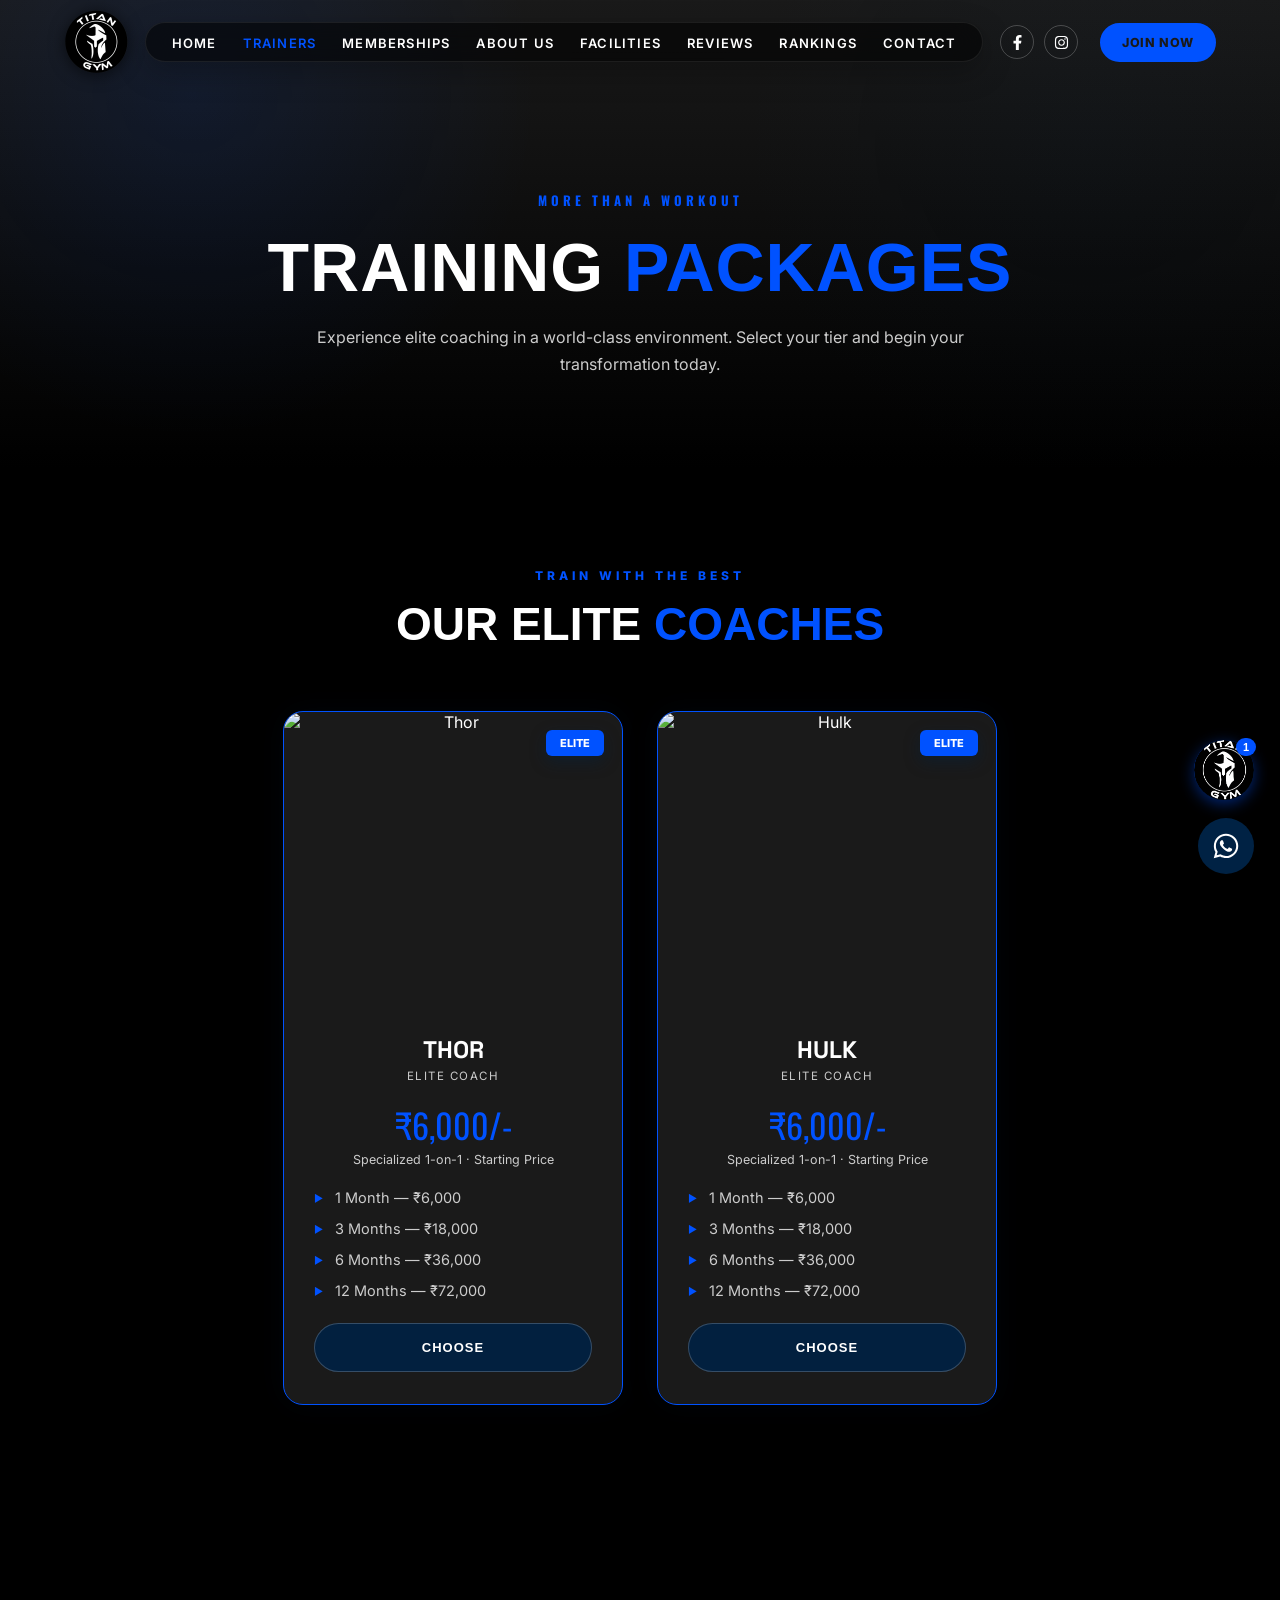
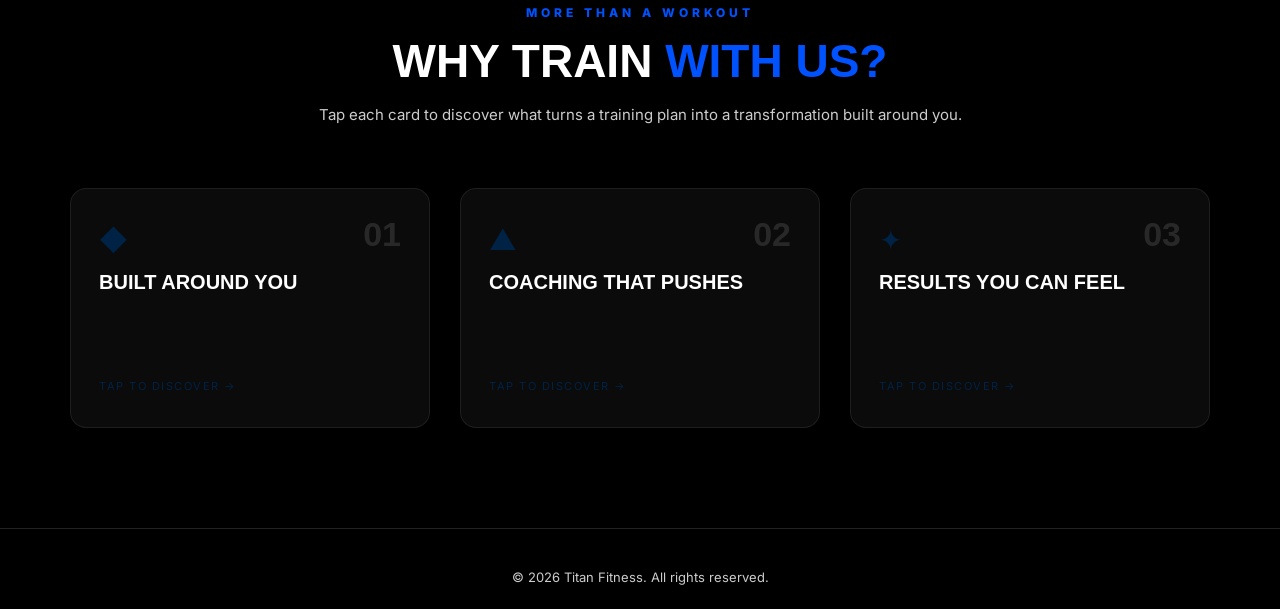
==== commit 1a8a38f9: "Update training.html" ====
--- a/training.html
+++ b/training.html
@@ -18,7 +18,7 @@
   <a href="index.html" class="nav-logo"><img src="titanlogo.png" alt="Titan Logo" class="nav-logo-img"></a>
   <ul class="nav-links" id="nav-links">
     <li><a href="index.html">Home</a></li>
-    <li><a href="training.html" style="color: var(--gold);">Training</a></li>
+    <li><a href="training.html" style="color: var(--gold);">Trainers</a></li>
     <li><a href="membership.html">Memberships</a></li>
     <li><a href="aboutus.html">About Us</a></li>
     <li><a href="facilities.html">Facilities</a></li>
